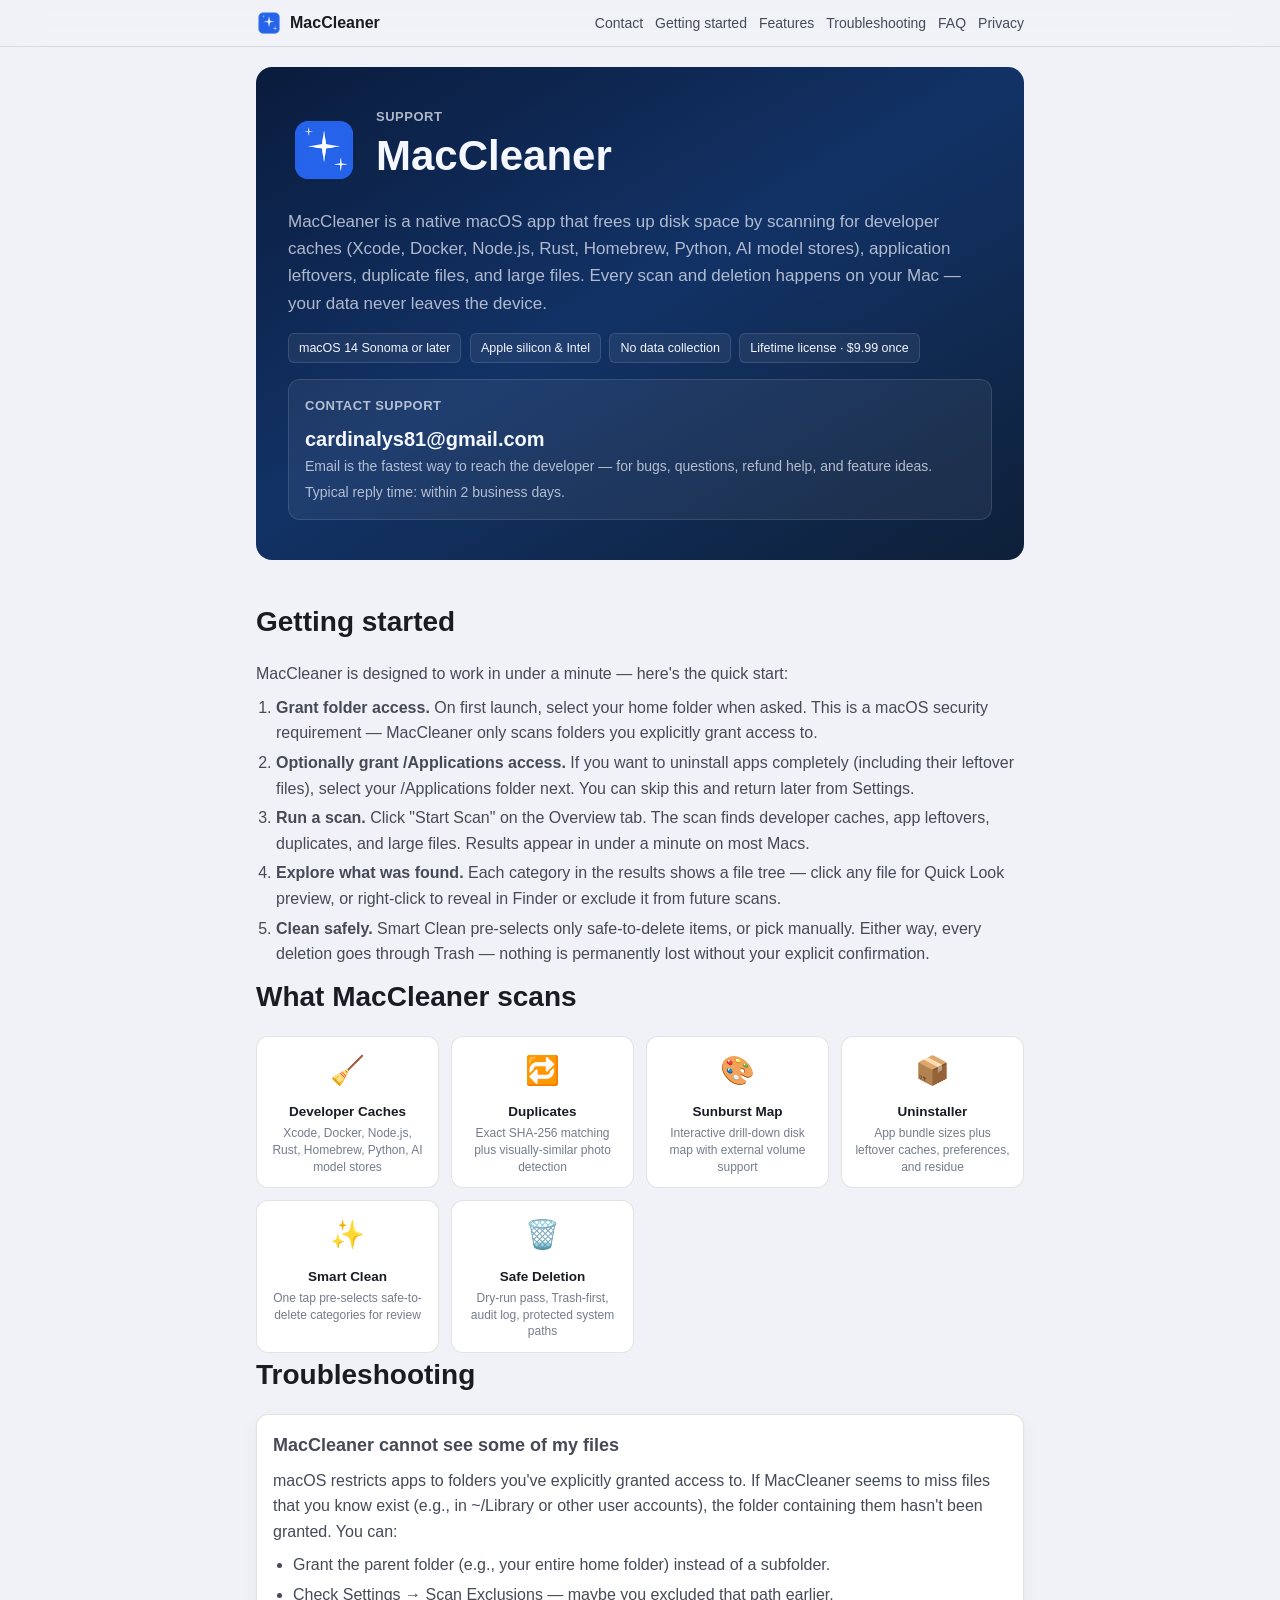
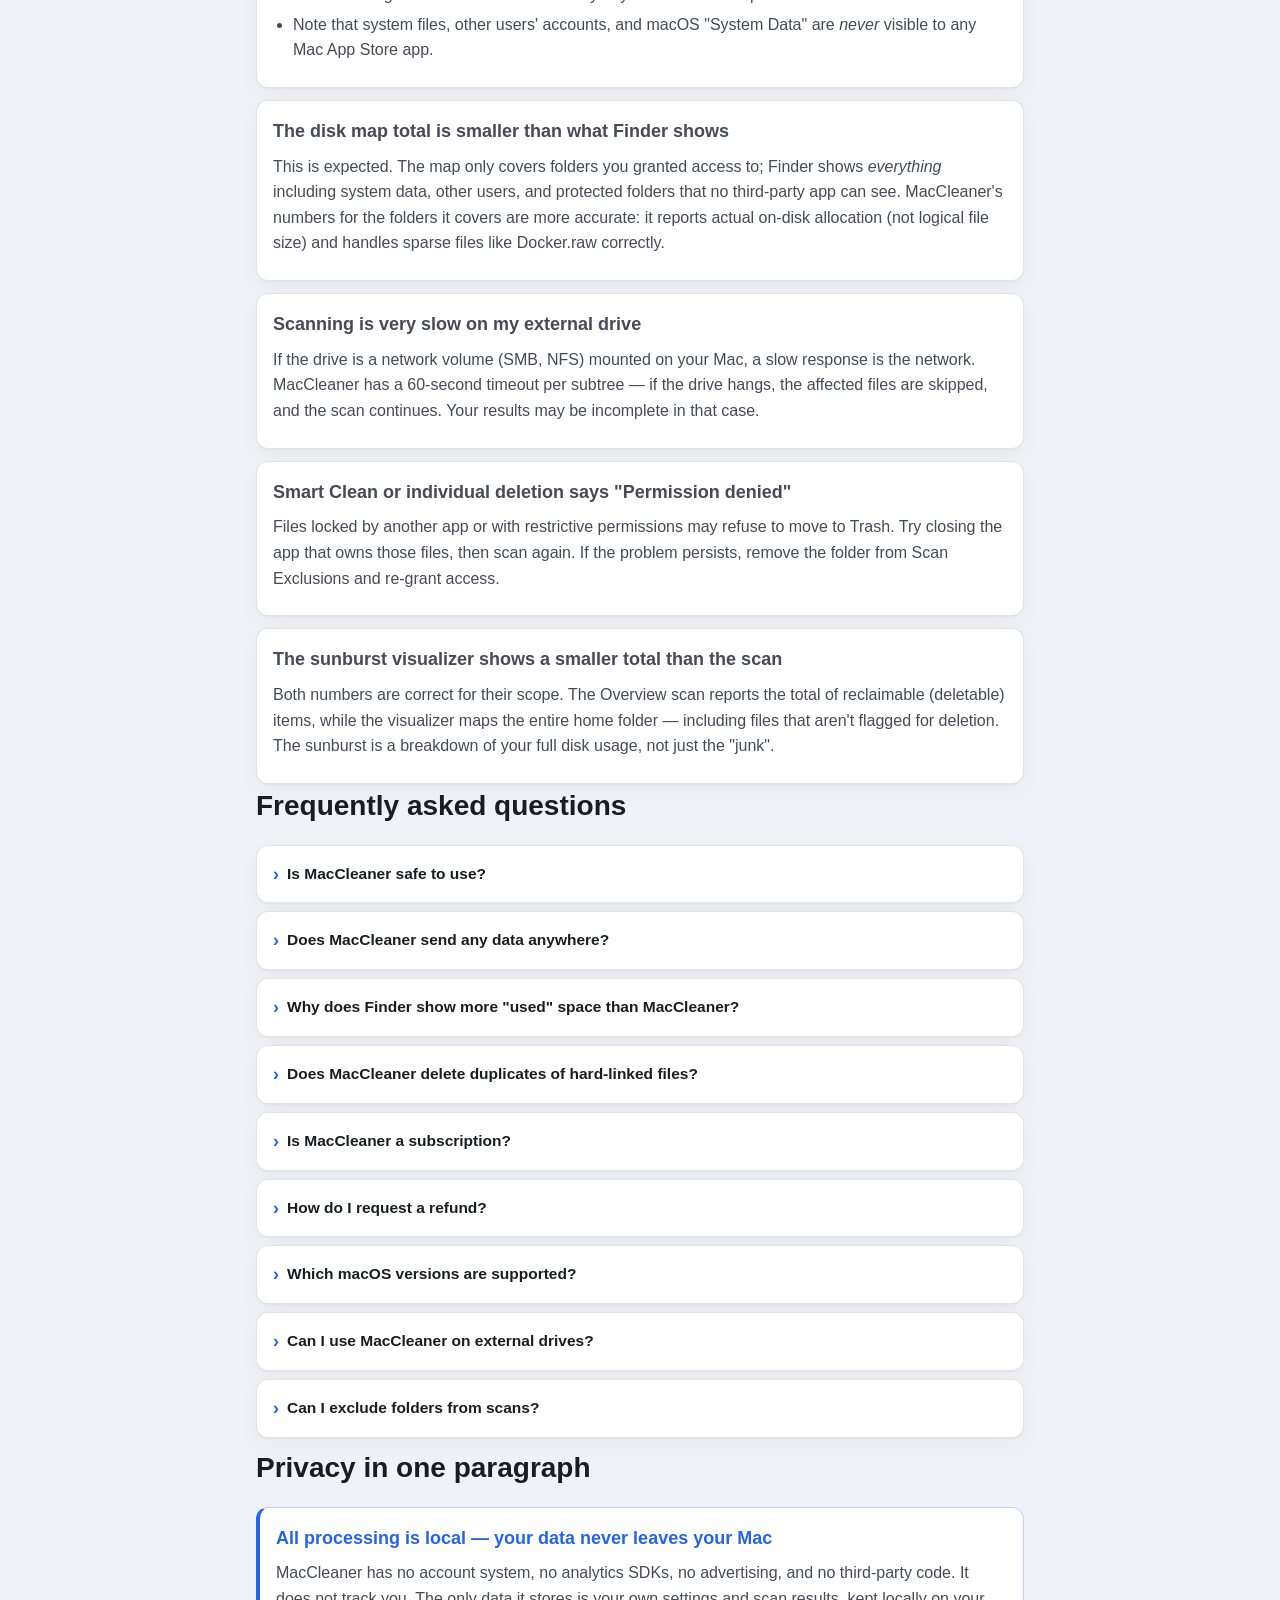
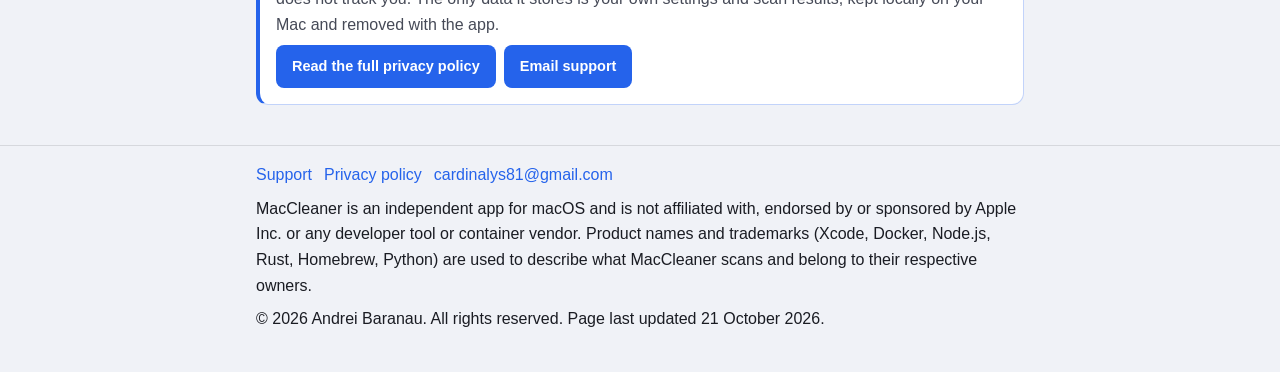
==== index.html @ f30d48b1 "landng" ====
<!DOCTYPE html>
<html lang="en">
<head>
    <meta charset="utf-8"/>
    <meta name="viewport" content="width=device-width, initial-scale=1"/>
    <title>MacCleaner Support — Help, FAQ and Contact</title>
    <meta name="description" content="Support for MacCleaner, the macOS disk space cleaner. Contact the developer, read the FAQ and troubleshooting guide, or review the privacy policy."/>
    <meta name="theme-color" content="#0a1c3d"/>
    <link rel="canonical" href="https://carsinalys.github.io/mac-cleaner-info/"/>
    <link rel="icon" type="image/png" sizes="32x32" href="assets/favicon-32.png"/>
    <link rel="apple-touch-icon" href="assets/icon-256.png"/>
    <link rel="stylesheet" href="assets/styles.css"/>
    <meta property="og:type" content="website"/>
    <meta property="og:title" content="MacCleaner Support"/>
    <meta property="og:description" content="Help, FAQ, troubleshooting and contact for MacCleaner — free up disk space on macOS."/>
    <meta property="og:url" content="https://carsinalys.github.io/mac-cleaner-info/"/>
</head>

<body>
    <a class="skip-link" href="#main">Skip to content</a>

    <header class="topbar">
        <div class="topbar__inner">
            <a class="topbar__brand" href="./">
                <img src="assets/icon-128.png" alt="" width="26" height="26"/>
                MacCleaner
            </a>
            <nav class="topbar__nav" aria-label="Sections">
                <a href="#contact">Contact</a>
                <a href="#getting-started">Getting started</a>
                <a href="#features">Features</a>
                <a href="#troubleshooting">Troubleshooting</a>
                <a href="#faq">FAQ</a>
                <a href="privacy.html">Privacy</a>
            </nav>
        </div>
    </header>

    <main id="main" class="wrap">
        <section class="hero" id="contact" style="margin-top: 20px">
            <div class="hero__top">
                <img class="hero__icon" src="assets/icon-128.png" alt="MacCleaner app icon" width="72" height="72"/>
                <div>
                    <span class="eyebrow" style="color: var(--hero-text-secondary)">Support</span>
                    <h1>MacCleaner</h1>
                </div>
            </div>

            <p class="lead">
                MacCleaner is a native macOS app that frees up disk space by scanning for
                developer caches (Xcode, Docker, Node.js, Rust, Homebrew, Python, AI model
                stores), application leftovers, duplicate files, and large files. Every scan
                and deletion happens on your Mac — your data never leaves the device.
            </p>

            <div class="hero__badges">
                <span class="badge">macOS 14 Sonoma or later</span>
                <span class="badge">Apple silicon &amp; Intel</span>
                <span class="badge badge--green">No data collection</span>
                <span class="badge">Lifetime license · $9.99 once</span>
            </div>

            <div class="contact">
                <div class="contact__label">Contact support</div>
                <a class="contact__mail" href="mailto:cardinalys81@gmail.com">cardinalys81@gmail.com</a>
                <div class="contact__meta">
                    <p>Email is the fastest way to reach the developer — for bugs, questions,
                       refund help, and feature ideas.</p>
                    <p>Typical reply time: within 2 business days.</p>
                </div>
            </div>
        </section>

        <section id="getting-started">
            <h2>Getting started</h2>
            <p class="muted">MacCleaner is designed to work in under a minute — here's the quick start:</p>
            <ol class="muted">
                <li><strong>Grant folder access.</strong> On first launch, select your home folder when asked. This is a macOS security requirement — MacCleaner only scans folders you explicitly grant access to.</li>
                <li><strong>Optionally grant /Applications access.</strong> If you want to uninstall apps completely (including their leftover files), select your /Applications folder next. You can skip this and return later from Settings.</li>
                <li><strong>Run a scan.</strong> Click "Start Scan" on the Overview tab. The scan finds developer caches, app leftovers, duplicates, and large files. Results appear in under a minute on most Macs.</li>
                <li><strong>Explore what was found.</strong> Each category in the results shows a file tree — click any file for Quick Look preview, or right-click to reveal in Finder or exclude it from future scans.</li>
                <li><strong>Clean safely.</strong> Smart Clean pre-selects only safe-to-delete items, or pick manually. Either way, every deletion goes through Trash — nothing is permanently lost without your explicit confirmation.</li>
            </ol>
        </section>

        <section id="features">
            <h2>What MacCleaner scans</h2>
            <div class="feature-grid">
                <div class="feature">
                    <div class="feature-icon">🧹</div>
                    <div class="feature-name">Developer Caches</div>
                    <div class="feature-desc">Xcode, Docker, Node.js, Rust, Homebrew, Python, AI model stores</div>
                </div>
                <div class="feature">
                    <div class="feature-icon">🔁</div>
                    <div class="feature-name">Duplicates</div>
                    <div class="feature-desc">Exact SHA-256 matching plus visually-similar photo detection</div>
                </div>
                <div class="feature">
                    <div class="feature-icon">🎨</div>
                    <div class="feature-name">Sunburst Map</div>
                    <div class="feature-desc">Interactive drill-down disk map with external volume support</div>
                </div>
                <div class="feature">
                    <div class="feature-icon">📦</div>
                    <div class="feature-name">Uninstaller</div>
                    <div class="feature-desc">App bundle sizes plus leftover caches, preferences, and residue</div>
                </div>
                <div class="feature">
                    <div class="feature-icon">✨</div>
                    <div class="feature-name">Smart Clean</div>
                    <div class="feature-desc">One tap pre-selects safe-to-delete categories for review</div>
                </div>
                <div class="feature">
                    <div class="feature-icon">🗑️</div>
                    <div class="feature-name">Safe Deletion</div>
                    <div class="feature-desc">Dry-run pass, Trash-first, audit log, protected system paths</div>
                </div>
            </div>
        </section>

        <section id="troubleshooting">
            <h2>Troubleshooting</h2>
            <div class="card">
                <h3 class="muted">MacCleaner cannot see some of my files</h3>
                <p class="muted">macOS restricts apps to folders you've explicitly granted access to. If MacCleaner seems to miss files that you know exist (e.g., in ~/Library or other user accounts), the folder containing them hasn't been granted. You can:</p>
                <ul class="muted">
                    <li>Grant the parent folder (e.g., your entire home folder) instead of a subfolder.</li>
                    <li>Check Settings → Scan Exclusions — maybe you excluded that path earlier.</li>
                    <li>Note that system files, other users' accounts, and macOS "System Data" are <em>never</em> visible to any Mac App Store app.</li>
                </ul>
            </div>

            <div class="card">
                <h3 class="muted">The disk map total is smaller than what Finder shows</h3>
                <p class="muted">This is expected. The map only covers folders you granted access to; Finder shows <em>everything</em> including system data, other users, and protected folders that no third-party app can see. MacCleaner's numbers for the folders it covers are more accurate: it reports actual on-disk allocation (not logical file size) and handles sparse files like Docker.raw correctly.</p>
            </div>

            <div class="card">
                <h3 class="muted">Scanning is very slow on my external drive</h3>
                <p class="muted">If the drive is a network volume (SMB, NFS) mounted on your Mac, a slow response is the network. MacCleaner has a 60-second timeout per subtree — if the drive hangs, the affected files are skipped, and the scan continues. Your results may be incomplete in that case.</p>
            </div>

            <div class="card">
                <h3 class="muted">Smart Clean or individual deletion says "Permission denied"</h3>
                <p class="muted">Files locked by another app or with restrictive permissions may refuse to move to Trash. Try closing the app that owns those files, then scan again. If the problem persists, remove the folder from Scan Exclusions and re-grant access.</p>
            </div>

            <div class="card">
                <h3 class="muted">The sunburst visualizer shows a smaller total than the scan</h3>
                <p class="muted">Both numbers are correct for their scope. The Overview scan reports the total of reclaimable (deletable) items, while the visualizer maps the entire home folder — including files that aren't flagged for deletion. The sunburst is a breakdown of your full disk usage, not just the "junk".</p>
            </div>
        </section>

        <section id="faq">
            <h2>Frequently asked questions</h2>
            <div class="rows">
                <details>
                    <summary>Is MacCleaner safe to use?</summary>
                    <div class="answer">
                        <p>Yes — that's the core design. Every deletion goes through macOS's Trash (or an optional quarantine folder), protected system paths like <code>/System</code> and <code>/Library/Apple</code> are locked before any scan starts, and a dry-run pass shows you exactly what will be deleted before anything happens. Nothing is permanently erased without your explicit confirmation.</p>
                    </div>
                </details>

                <details>
                    <summary>Does MacCleaner send any data anywhere?</summary>
                    <div class="answer">
                        <p>No. All scanning and cleanup is local. There are no analytics SDKs, no crash-reporting tools, no advertising. The only network traffic is Apple's own StoreKit purchase verification — which is handled by macOS and required for App Store purchases. See the <a href="privacy.html">privacy policy</a>.</p>
                    </div>
                </details>

                <details>
                    <summary>Why does Finder show more "used" space than MacCleaner?</summary>
                    <div class="answer">
                        <p>MacCleaner only scans folders you've granted it access to. macOS "System Data", other users' accounts, and protected system volumes are invisible to every Mac App Store app. This is a privacy feature, not a limitation of MacCleaner specifically — no cleaner can see those areas.</p>
                    </div>
                </details>

                <details>
                    <summary>Does MacCleaner delete duplicates of hard-linked files?</summary>
                    <div class="answer">
                        <p>MacCleaner counts hard-linked files only once per scan (counting each hard link separately would inflate the reported reclaimable space). If the same physical file appears at multiple paths as hard links, the first occurrence is counted and subsequent ones show as 0 bytes.</p>
                    </div>
                </details>

                <details>
                    <summary>Is MacCleaner a subscription?</summary>
                    <div class="answer">
                        <p>No. You download the app free, explore everything it finds, and unlock the full experience with a one-time $9.99 Lifetime License. No subscription, no recurring charges, ever.</p>
                    </div>
                </details>

                <details>
                    <summary>How do I request a refund?</summary>
                    <div class="answer">
                        <p>Apple handles all App Store billing and refunds. Request one at <a href="https://reportaproblem.apple.com" rel="noopener">reportaproblem.apple.com</a> using the Apple ID that made the purchase. If something in the app caused the problem, email us too — we'd rather fix it.</p>
                    </div>
                </details>

                <details>
                    <summary>Which macOS versions are supported?</summary>
                    <div class="answer">
                        <p>macOS 14 Sonoma and later, on both Apple Silicon and Intel Macs.</p>
                    </div>
                </details>

                <details>
                    <summary>Can I use MacCleaner on external drives?</summary>
                    <div class="answer">
                        <p>Yes. In the Visualizer tab, click the plus button and select any mounted volume or folder. You can also drag a folder onto the MacCleaner icon in Finder. Scanning external drives works the same as scanning your home folder, and you can clean files from them the same way.</p>
                    </div>
                </details>

                <details>
                    <summary>Can I exclude folders from scans?</summary>
                    <div class="answer">
                        <p>Yes. Right-click any folder in a scan result and choose "Exclude from Scans," or manage exclusions in Settings. Excluded paths are skipped entirely; remove them any time to include them again.</p>
                    </div>
                </details>
            </div>
        </section>

        <section id="privacy-summary">
            <h2>Privacy in one paragraph</h2>
            <div class="notice">
                <h3>All processing is local — your data never leaves your Mac</h3>
                <p class="muted">
                    MacCleaner has no account system, no analytics SDKs, no advertising, and
                    no third-party code. It does not track you. The only data it stores is your
                    own settings and scan results, kept locally on your Mac and removed with
                    the app.
                </p>
                <div class="btn-row">
                    <a class="btn" href="privacy.html">Read the full privacy policy</a>
                    <a class="btn" href="mailto:cardinalys81@gmail.com">Email support</a>
                </div>
            </div>
        </section>
    </main>

    <footer class="footer">
        <div class="footer__inner">
            <div class="footer__links">
                <a href="./">Support</a>
                <a href="privacy.html">Privacy policy</a>
                <a href="mailto:cardinalys81@gmail.com">cardinalys81@gmail.com</a>
            </div>
            <p>
                MacCleaner is an independent app for macOS and is not affiliated with,
                endorsed by or sponsored by Apple Inc. or any developer tool or
                container vendor. Product names and trademarks (Xcode, Docker, Node.js,
                Rust, Homebrew, Python) are used to describe what MacCleaner scans and
                belong to their respective owners.
            </p>
            <p>© 2026 Andrei Baranau. All rights reserved. Page last updated 21 October 2026.</p>
        </div>
    </footer>
</body>
</html>
---- assets/styles.css ----
/* MacCleaner support site — design tokens mirror the app's DesignSystem.swift */

:root {
  color-scheme: light dark;

  --accent: #2563eb;
  --accent-strong: #1d4ed8;
  --accent-soft: rgba(37, 99, 235, 0.08);
  --accent-line: rgba(37, 99, 235, 0.28);

  --radius-row: 8px;
  --radius-button: 8px;
  --radius-card: 12px;
  --radius-hero: 16px;

  --space-xs: 4px;
  --space-sm: 8px;
  --space-md: 12px;
  --space-lg: 16px;
  --space-xl: 24px;
  --space-xxl: 32px;
  --space-section: 40px;

  --page-bg: #f0f2f7;
  --card-bg: #ffffff;
  --card-bg-alt: #f8f9fc;
  --separator: rgba(60, 60, 67, 0.14);
  --text: #1a1c23;
  --text-secondary: #464a57;
  --text-tertiary: #747c8c;
  --shadow: 0 1px 2px rgba(0, 0, 0, 0.04), 0 8px 24px rgba(0, 0, 0, 0.04);

  --hero-bg: linear-gradient(150deg, #0a1c3d 0%, #123266 48%, #0e2038 100%);
  --hero-text: #f4f7ff;
  --hero-text-secondary: rgba(244, 247, 255, 0.7);
  --hero-card-bg: rgba(255, 255, 255, 0.06);
  --hero-card-line: rgba(255, 255, 255, 0.12);

  --ok: #16a34a;
  --warn: #b45309;
  --danger: #dc2626;

  --font: -apple-system, BlinkMacSystemFont, "SF Pro Text", "Segoe UI", Roboto,
    Helvetica, Arial, sans-serif;
  --content-width: 800px;
}

@media (prefers-color-scheme: dark) {
  :root {
    --accent: #60a5fa;
    --accent-strong: #93c5fd;
    --accent-soft: rgba(96, 165, 250, 0.1);
    --accent-line: rgba(96, 165, 250, 0.3);

    --page-bg: #0e0e12;
    --card-bg: #1a1a24;
    --card-bg-alt: #20202a;
    --separator: rgba(235, 235, 245, 0.12);
    --text: #eef0f7;
    --text-secondary: #a8b0be;
    --text-tertiary: #78808e;
    --shadow: 0 1px 2px rgba(0, 0, 0, 0.3), 0 10px 30px rgba(0, 0, 0, 0.3);

    --ok: #4ade80;
    --warn: #fbbf24;
    --danger: #f87171;
  }
}

*,
*::before,
*::after {
  box-sizing: border-box;
}

html {
  -webkit-text-size-adjust: 100%;
  scroll-behavior: smooth;
  scroll-padding-top: 72px;
}

body {
  margin: 0;
  font: 400 16px/1.6 var(--font);
  color: var(--text);
  background: var(--page-bg);
}

a {
  color: var(--accent);
  text-decoration: none;
}
a:hover {
  text-decoration: underline;
}

h1 {
  font-size: clamp(30px, 4.5vw, 42px);
  font-weight: 700;
  line-height: 1.15;
  margin: 0 0 var(--space-md);
}
h2 {
  font-size: clamp(22px, 3vw, 28px);
  font-weight: 700;
  margin: 0 0 var(--space-lg);
}
h3 {
  font-size: 18px;
  font-weight: 600;
  margin: 0 0 var(--space-sm);
}
p {
  margin: 0 0 var(--space-sm);
}
ul, ol {
  margin: 0 0 var(--space-sm);
  padding-left: 20px;
}
li {
  margin-bottom: 4px;
}
code {
  font: 500 0.9em SF Mono, "SF Mono", ui-monospace, Menlo, Consolas, monospace;
  background: var(--accent-soft);
  border-radius: 3px;
  padding: 1px 5px;
}

.small { font-size: 13px; }
.tiny { font-size: 11px; color: var(--text-tertiary); }
.muted { color: var(--text-secondary); }
.lead { font-size: 17px; color: var(--text-secondary); margin: 0 0 var(--space-lg); }

.eyebrow {
  font-size: 13px;
  font-weight: 600;
  letter-spacing: 0.5px;
  text-transform: uppercase;
  display: block;
  margin-bottom: 4px;
}

.badge {
  display: inline-block;
  padding: 4px 10px;
  border-radius: 6px;
  font-size: 12.5px;
  font-weight: 500;
  background: var(--accent-soft);
  color: var(--accent);
  margin: 0 4px 4px 0;
}
.badge--green { background: rgba(34, 197, 94, 0.08); color: var(--ok); }
.badge--warn { background: rgba(245, 158, 11, 0.1); color: var(--warn); }

.skip-link {
  position: absolute;
  left: -9999px;
}
.skip-link:focus { left: 8px; top: 8px; z-index: 100; }

.wrap {
  max-width: var(--content-width);
  margin: 0 auto;
  padding: 0 var(--space-lg);
}

/* Topbar */
.topbar {
  position: sticky;
  top: 0;
  z-index: 50;
  backdrop-filter: saturate(180%) blur(20px);
  -webkit-backdrop-filter: saturate(180%) blur(20px);
  background: rgba(240, 242, 247, 0.85);
  border-bottom: 1px solid var(--separator);
}
@media (prefers-color-scheme: dark) {
  .topbar { background: rgba(14, 14, 18, 0.85); }
}
.topbar__inner {
  max-width: var(--content-width);
  margin: 0 auto;
  padding: 10px var(--space-lg);
  display: flex;
  align-items: center;
  gap: var(--space-lg);
}
.topbar__brand {
  font-size: 16px;
  font-weight: 600;
  color: var(--text);
  display: flex;
  align-items: center;
  gap: 8px;
}
.topbar__brand img { border-radius: 6px; }
.topbar__nav {
  margin-left: auto;
  display: flex;
  gap: var(--space-md);
  font-size: 14px;
}
.topbar__nav a { color: var(--text-secondary); }
.topbar__nav a:hover { color: var(--accent); }
.topbar__nav a[aria-current="page"] { color: var(--accent); }

@media (max-width: 640px) {
  .topbar__nav { display: none; }
}

/* Hero */
.hero {
  background: var(--hero-bg);
  color: var(--hero-text);
  border-radius: var(--radius-hero);
  padding: var(--space-section) var(--space-xxl);
  margin: var(--space-lg) 0 var(--space-section);
}
.hero__top {
  display: flex;
  align-items: center;
  gap: var(--space-lg);
  margin-bottom: var(--space-lg);
}
.hero__icon {
  border-radius: 18px;
}
.hero__badges { margin-bottom: var(--space-md); }
.hero .eyebrow { color: var(--hero-text-secondary); }
.hero h1 { color: var(--hero-text); }
.hero .lead { color: var(--hero-text-secondary); }
.hero .badge {
  background: var(--hero-card-bg);
  border: 1px solid var(--hero-card-line);
  color: var(--hero-text);
}

.contact {
  background: var(--hero-card-bg);
  border: 1px solid var(--hero-card-line);
  border-radius: var(--radius-card);
  padding: var(--space-lg);
}
.contact__label {
  font-size: 13px;
  font-weight: 600;
  letter-spacing: 0.5px;
  text-transform: uppercase;
  color: var(--hero-text-secondary);
  margin-bottom: 6px;
}
.contact__mail {
  font-size: 20px;
  font-weight: 600;
  color: var(--hero-text);
}
.contact__meta p { font-size: 14px; color: var(--hero-text-secondary); margin: 0; }
.contact__meta p + p { margin-top: 4px; }

/* Cards */
.card {
  background: var(--card-bg);
  border: 1px solid var(--separator);
  border-radius: var(--radius-card);
  padding: var(--space-lg);
  box-shadow: var(--shadow);
}
.card + .card { margin-top: var(--space-md); }

.notice {
  background: var(--card-bg);
  border: 1px solid var(--accent-line);
  border-left: 4px solid var(--accent);
  border-radius: var(--radius-card);
  padding: var(--space-lg);
}
.notice h3 { color: var(--accent); }

.rows details {
  border: 1px solid var(--separator);
  border-radius: var(--radius-card);
  background: var(--card-bg);
  margin-bottom: var(--space-sm);
  box-shadow: var(--shadow);
  overflow: hidden;
}
.rows summary {
  font-weight: 600;
  font-size: 15.5px;
  padding: 14px 16px;
  cursor: pointer;
  list-style: none;
  display: flex;
  align-items: center;
  gap: 8px;
}
.rows summary::before {
  content: "›";
  color: var(--accent);
  font-size: 18px;
  transform: rotate(0deg);
  transition: transform 0.2s ease;
}
.rows details[open] summary::before { transform: rotate(90deg); }
.rows summary::-webkit-details-marker { display: none; }
.rows .answer {
  padding: 0 16px 14px;
  color: var(--text-secondary);
  font-size: 15px;
}
.rows .answer p { margin: 0 0 var(--space-sm); }

/* Buttons */
.btn {
  display: inline-block;
  padding: 10px 16px;
  border-radius: var(--radius-button);
  background: var(--accent);
  color: #fff;
  font-size: 14.5px;
  font-weight: 600;
  text-decoration: none;
  border: none;
  transition: background 0.15s;
}
.btn:hover { background: var(--accent-strong); text-decoration: none; }
.btn-row { display: flex; gap: var(--space-sm); flex-wrap: wrap; }

.path {
  font: 500 0.85em SF Mono, ui-monospace, Menlo, Consolas, monospace;
  background: var(--accent-soft);
  border-radius: 3px;
  padding: 1px 5px;
  color: var(--accent);
  white-space: nowrap;
}

/* Feature grid */
.feature-grid {
  display: grid;
  grid-template-columns: repeat(auto-fit, minmax(170px, 1fr));
  gap: var(--space-md);
}
.feature {
  background: var(--card-bg);
  border: 1px solid var(--separator);
  border-radius: var(--radius-card);
  padding: var(--space-md);
  text-align: center;
  transition: transform 0.15s ease, box-shadow 0.15s ease;
}
.feature:hover { transform: translateY(-1px); box-shadow: var(--shadow); }
.feature-icon {
  display: inline-block;
  font-size: 28px;
  margin-bottom: 8px;
}
.feature-name { font-size: 13.5px; font-weight: 600; margin-bottom: 2px; }
.feature-desc { font-size: 12px; color: var(--text-tertiary); line-height: 1.4; }

/* Footer */
.footer {
  border-top: 1px solid var(--separator);
  margin-top: var(--space-section);
  padding: var(--space-lg) 0 var(--space-xxl);
}
.footer__inner {
  max-width: var(--content-width);
  margin: 0 auto;
  padding: 0 var(--space-lg);
}
.footer__links { display: flex; gap: var(--space-md); margin-bottom: var(--space-sm); }

/* Sections */
section { scroll-margin-top: 80px; }
section h2 { margin-top: 0; }
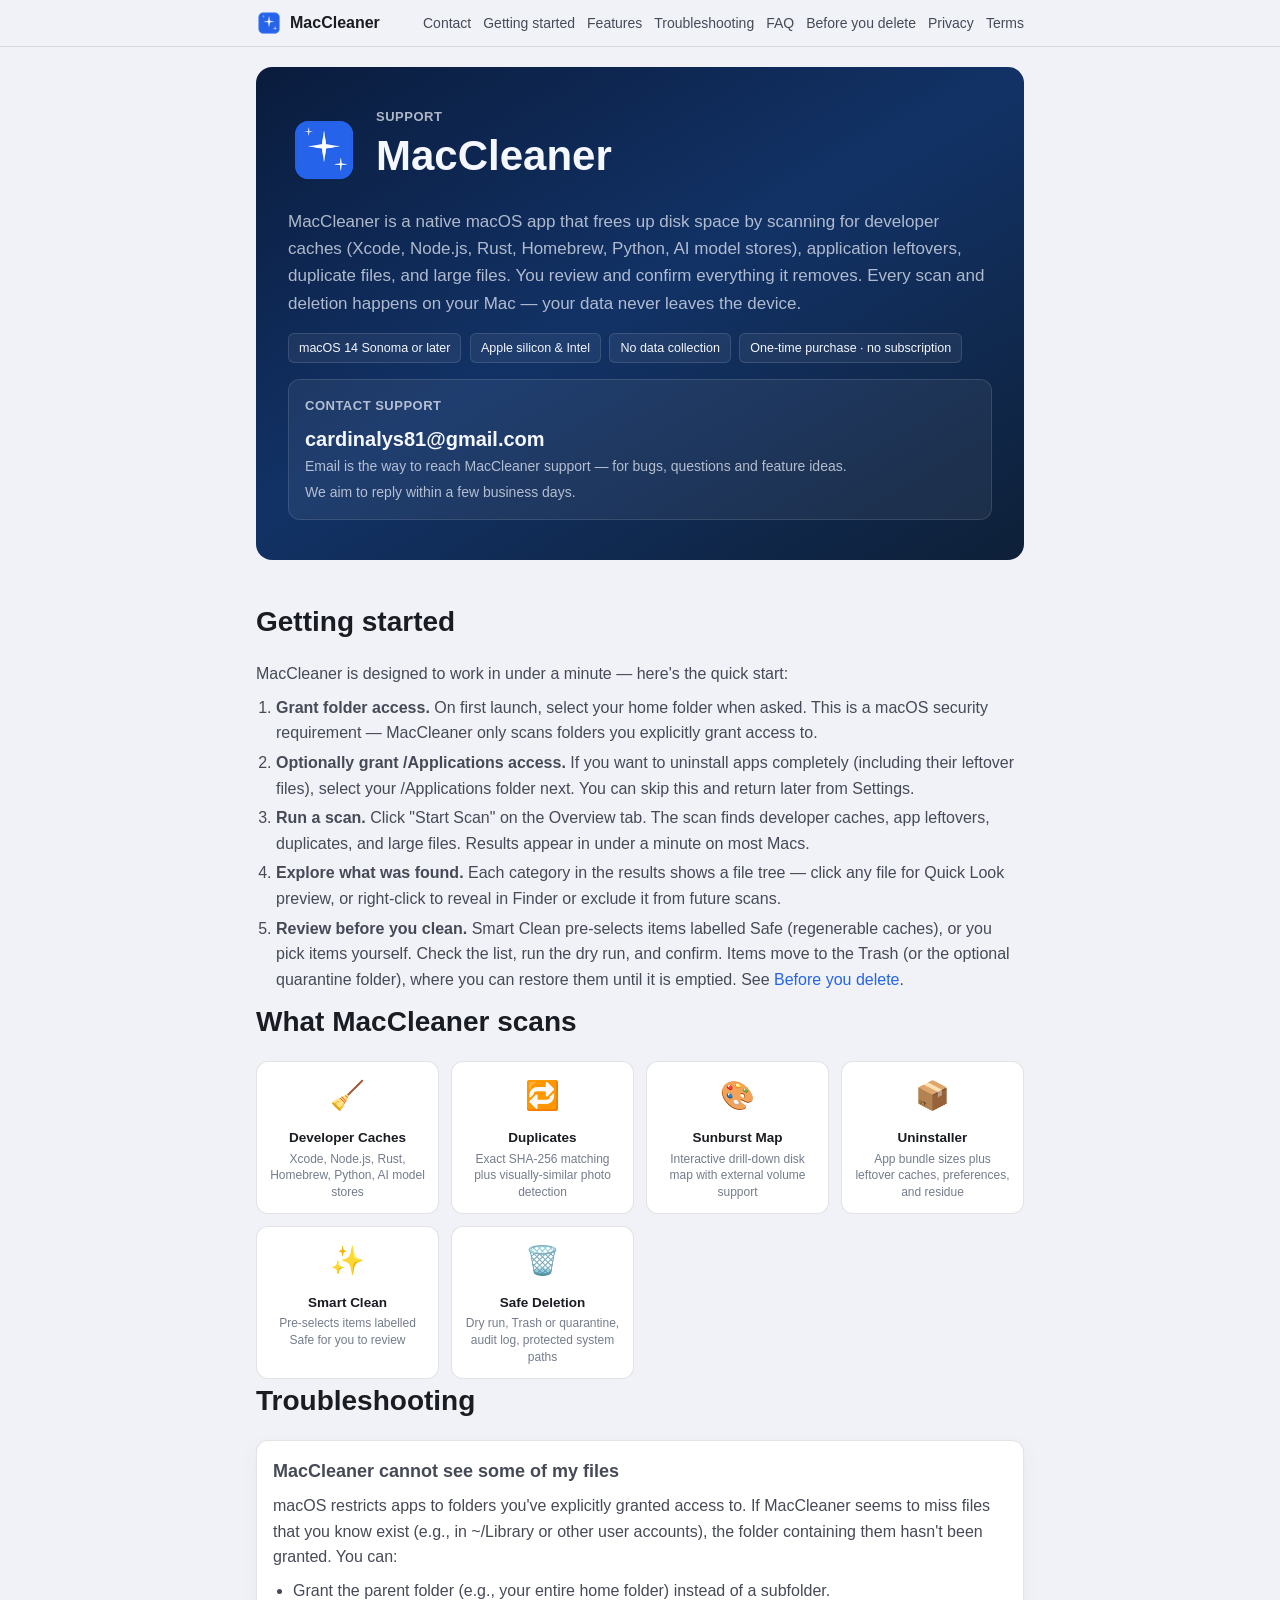
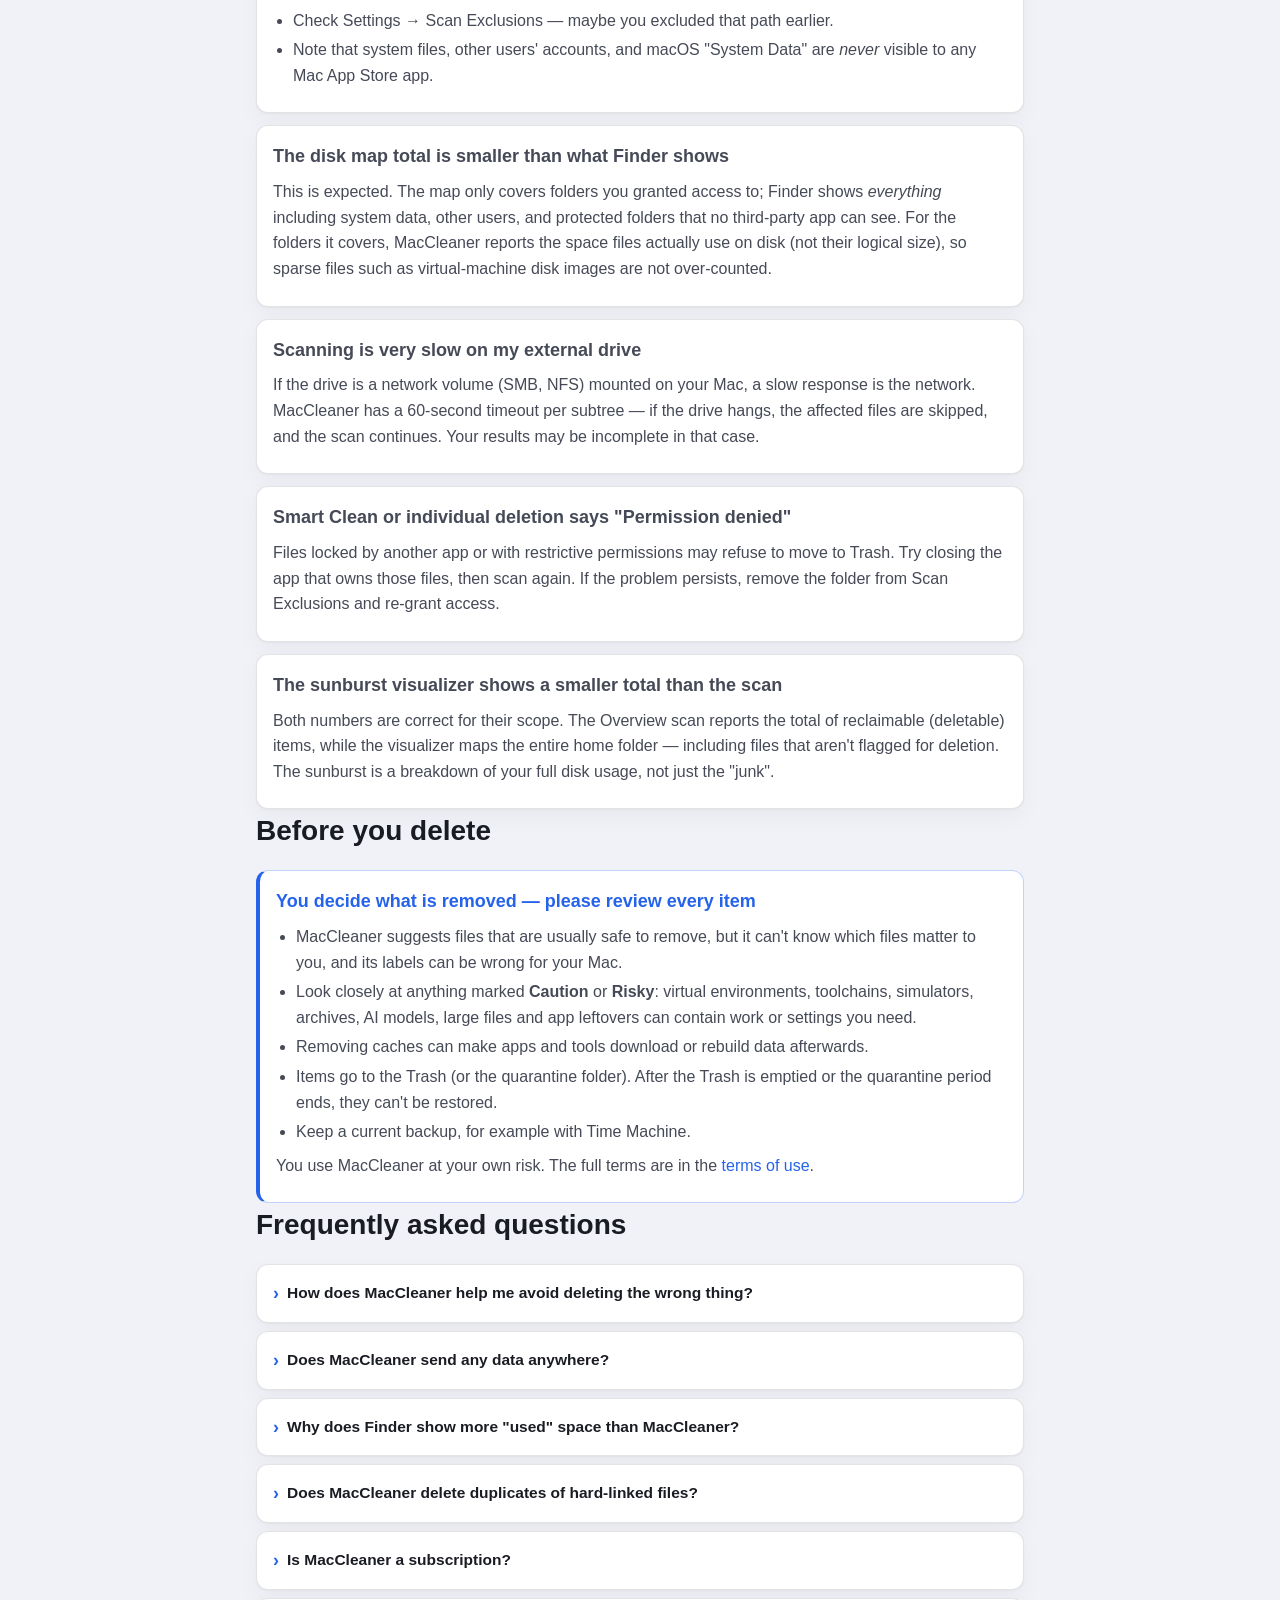
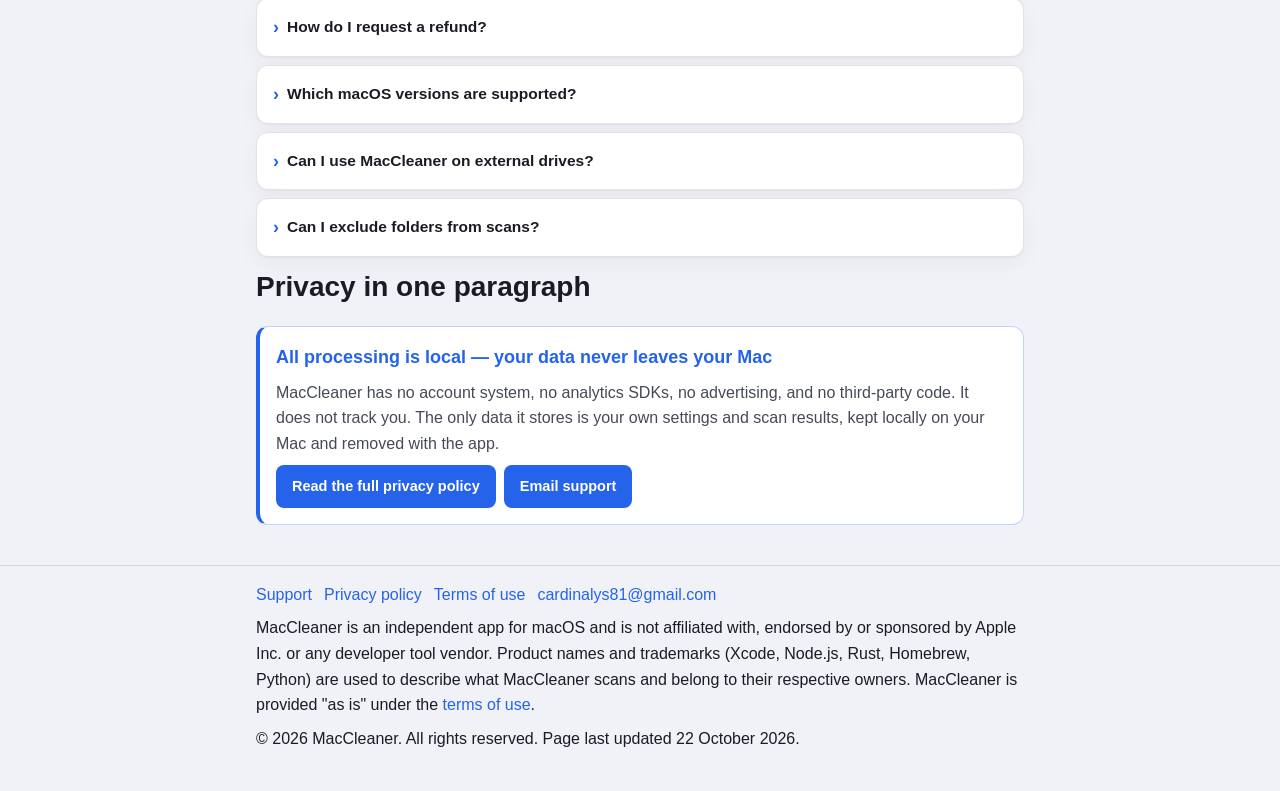
==== commit 323af2f5: "updates" ====
--- a/index.html
+++ b/index.html
@@ -31,7 +31,9 @@
                 <a href="#features">Features</a>
                 <a href="#troubleshooting">Troubleshooting</a>
                 <a href="#faq">FAQ</a>
+                <a href="#before-you-delete">Before you delete</a>
                 <a href="privacy.html">Privacy</a>
+                <a href="terms.html">Terms</a>
             </nav>
         </div>
     </header>
@@ -48,25 +50,26 @@
 
             <p class="lead">
                 MacCleaner is a native macOS app that frees up disk space by scanning for
-                developer caches (Xcode, Docker, Node.js, Rust, Homebrew, Python, AI model
-                stores), application leftovers, duplicate files, and large files. Every scan
-                and deletion happens on your Mac — your data never leaves the device.
+                developer caches (Xcode, Node.js, Rust, Homebrew, Python, AI model stores),
+                application leftovers, duplicate files, and large files. You review and
+                confirm everything it removes. Every scan and deletion happens on your Mac —
+                your data never leaves the device.
             </p>
 
             <div class="hero__badges">
                 <span class="badge">macOS 14 Sonoma or later</span>
                 <span class="badge">Apple silicon &amp; Intel</span>
                 <span class="badge badge--green">No data collection</span>
-                <span class="badge">Lifetime license · $9.99 once</span>
+                <span class="badge">One-time purchase · no subscription</span>
             </div>
 
             <div class="contact">
                 <div class="contact__label">Contact support</div>
                 <a class="contact__mail" href="mailto:cardinalys81@gmail.com">cardinalys81@gmail.com</a>
                 <div class="contact__meta">
-                    <p>Email is the fastest way to reach the developer — for bugs, questions,
-                       refund help, and feature ideas.</p>
-                    <p>Typical reply time: within 2 business days.</p>
+                    <p>Email is the way to reach MacCleaner support — for bugs, questions and
+                       feature ideas.</p>
+                    <p>We aim to reply within a few business days.</p>
                 </div>
             </div>
         </section>
@@ -79,7 +82,7 @@
                 <li><strong>Optionally grant /Applications access.</strong> If you want to uninstall apps completely (including their leftover files), select your /Applications folder next. You can skip this and return later from Settings.</li>
                 <li><strong>Run a scan.</strong> Click "Start Scan" on the Overview tab. The scan finds developer caches, app leftovers, duplicates, and large files. Results appear in under a minute on most Macs.</li>
                 <li><strong>Explore what was found.</strong> Each category in the results shows a file tree — click any file for Quick Look preview, or right-click to reveal in Finder or exclude it from future scans.</li>
-                <li><strong>Clean safely.</strong> Smart Clean pre-selects only safe-to-delete items, or pick manually. Either way, every deletion goes through Trash — nothing is permanently lost without your explicit confirmation.</li>
+                <li><strong>Review before you clean.</strong> Smart Clean pre-selects items labelled Safe (regenerable caches), or you pick items yourself. Check the list, run the dry run, and confirm. Items move to the Trash (or the optional quarantine folder), where you can restore them until it is emptied. See <a href="#before-you-delete">Before you delete</a>.</li>
             </ol>
         </section>
 
@@ -89,7 +92,7 @@
                 <div class="feature">
                     <div class="feature-icon">🧹</div>
                     <div class="feature-name">Developer Caches</div>
-                    <div class="feature-desc">Xcode, Docker, Node.js, Rust, Homebrew, Python, AI model stores</div>
+                    <div class="feature-desc">Xcode, Node.js, Rust, Homebrew, Python, AI model stores</div>
                 </div>
                 <div class="feature">
                     <div class="feature-icon">🔁</div>
@@ -109,12 +112,12 @@
                 <div class="feature">
                     <div class="feature-icon">✨</div>
                     <div class="feature-name">Smart Clean</div>
-                    <div class="feature-desc">One tap pre-selects safe-to-delete categories for review</div>
+                    <div class="feature-desc">Pre-selects items labelled Safe for you to review</div>
                 </div>
                 <div class="feature">
                     <div class="feature-icon">🗑️</div>
                     <div class="feature-name">Safe Deletion</div>
-                    <div class="feature-desc">Dry-run pass, Trash-first, audit log, protected system paths</div>
+                    <div class="feature-desc">Dry run, Trash or quarantine, audit log, protected system paths</div>
                 </div>
             </div>
         </section>
@@ -133,7 +136,7 @@
 
             <div class="card">
                 <h3 class="muted">The disk map total is smaller than what Finder shows</h3>
-                <p class="muted">This is expected. The map only covers folders you granted access to; Finder shows <em>everything</em> including system data, other users, and protected folders that no third-party app can see. MacCleaner's numbers for the folders it covers are more accurate: it reports actual on-disk allocation (not logical file size) and handles sparse files like Docker.raw correctly.</p>
+                <p class="muted">This is expected. The map only covers folders you granted access to; Finder shows <em>everything</em> including system data, other users, and protected folders that no third-party app can see. For the folders it covers, MacCleaner reports the space files actually use on disk (not their logical size), so sparse files such as virtual-machine disk images are not over-counted.</p>
             </div>
 
             <div class="card">
@@ -149,6 +152,21 @@
             <div class="card">
                 <h3 class="muted">The sunburst visualizer shows a smaller total than the scan</h3>
                 <p class="muted">Both numbers are correct for their scope. The Overview scan reports the total of reclaimable (deletable) items, while the visualizer maps the entire home folder — including files that aren't flagged for deletion. The sunburst is a breakdown of your full disk usage, not just the "junk".</p>
+            </div>
+        </section>
+
+        <section id="before-you-delete">
+            <h2>Before you delete</h2>
+            <div class="notice">
+                <h3>You decide what is removed — please review every item</h3>
+                <ul class="muted">
+                    <li>MacCleaner suggests files that are usually safe to remove, but it can't know which files matter to you, and its labels can be wrong for your Mac.</li>
+                    <li>Look closely at anything marked <strong>Caution</strong> or <strong>Risky</strong>: virtual environments, toolchains, simulators, archives, AI models, large files and app leftovers can contain work or settings you need.</li>
+                    <li>Removing caches can make apps and tools download or rebuild data afterwards.</li>
+                    <li>Items go to the Trash (or the quarantine folder). After the Trash is emptied or the quarantine period ends, they can't be restored.</li>
+                    <li>Keep a current backup, for example with Time Machine.</li>
+                </ul>
+                <p class="muted">You use MacCleaner at your own risk. The full terms are in the <a href="terms.html">terms of use</a>.</p>
             </div>
         </section>
 
@@ -156,9 +174,9 @@
             <h2>Frequently asked questions</h2>
             <div class="rows">
                 <details>
-                    <summary>Is MacCleaner safe to use?</summary>
-                    <div class="answer">
-                        <p>Yes — that's the core design. Every deletion goes through macOS's Trash (or an optional quarantine folder), protected system paths like <code>/System</code> and <code>/Library/Apple</code> are locked before any scan starts, and a dry-run pass shows you exactly what will be deleted before anything happens. Nothing is permanently erased without your explicit confirmation.</p>
+                    <summary>How does MacCleaner help me avoid deleting the wrong thing?</summary>
+                    <div class="answer">
+                        <p>Nothing is removed until you review and confirm it. Removed items go to the Trash (or an optional quarantine folder) instead of being erased, protected system and personal locations are refused, and a dry run shows what will be removed first. These safeguards reduce mistakes but can't rule them out — the labels are guidance, and only you know which files matter. Keep a backup and read <a href="#before-you-delete">Before you delete</a>.</p>
                     </div>
                 </details>
 
@@ -186,14 +204,14 @@
                 <details>
                     <summary>Is MacCleaner a subscription?</summary>
                     <div class="answer">
-                        <p>No. You download the app free, explore everything it finds, and unlock the full experience with a one-time $9.99 Lifetime License. No subscription, no recurring charges, ever.</p>
+                        <p>No. Scanning, the disk map and dry runs are free. Moving items to the Trash needs a one-time Lifetime License, an in-app purchase at the price shown in the App Store for your region. No subscription and no recurring charges.</p>
                     </div>
                 </details>
 
                 <details>
                     <summary>How do I request a refund?</summary>
                     <div class="answer">
-                        <p>Apple handles all App Store billing and refunds. Request one at <a href="https://reportaproblem.apple.com" rel="noopener">reportaproblem.apple.com</a> using the Apple ID that made the purchase. If something in the app caused the problem, email us too — we'd rather fix it.</p>
+                        <p>Apple handles all App Store billing and refunds. Request one at <a href="https://reportaproblem.apple.com" rel="noopener">reportaproblem.apple.com</a> using the Apple Account that made the purchase. If something in the app caused the problem, please email support too so it can be fixed.</p>
                     </div>
                 </details>
 
@@ -243,16 +261,18 @@
             <div class="footer__links">
                 <a href="./">Support</a>
                 <a href="privacy.html">Privacy policy</a>
+                <a href="terms.html">Terms of use</a>
                 <a href="mailto:cardinalys81@gmail.com">cardinalys81@gmail.com</a>
             </div>
             <p>
                 MacCleaner is an independent app for macOS and is not affiliated with,
-                endorsed by or sponsored by Apple Inc. or any developer tool or
-                container vendor. Product names and trademarks (Xcode, Docker, Node.js,
-                Rust, Homebrew, Python) are used to describe what MacCleaner scans and
-                belong to their respective owners.
+                endorsed by or sponsored by Apple Inc. or any developer tool vendor.
+                Product names and trademarks (Xcode, Node.js, Rust, Homebrew, Python) are
+                used to describe what MacCleaner scans and belong to their respective owners.
+                MacCleaner is provided "as is" under the
+                <a href="terms.html">terms of use</a>.
             </p>
-            <p>© 2026 Andrei Baranau. All rights reserved. Page last updated 21 October 2026.</p>
+            <p>© 2026 MacCleaner. All rights reserved. Page last updated 22 October 2026.</p>
         </div>
     </footer>
 </body>
